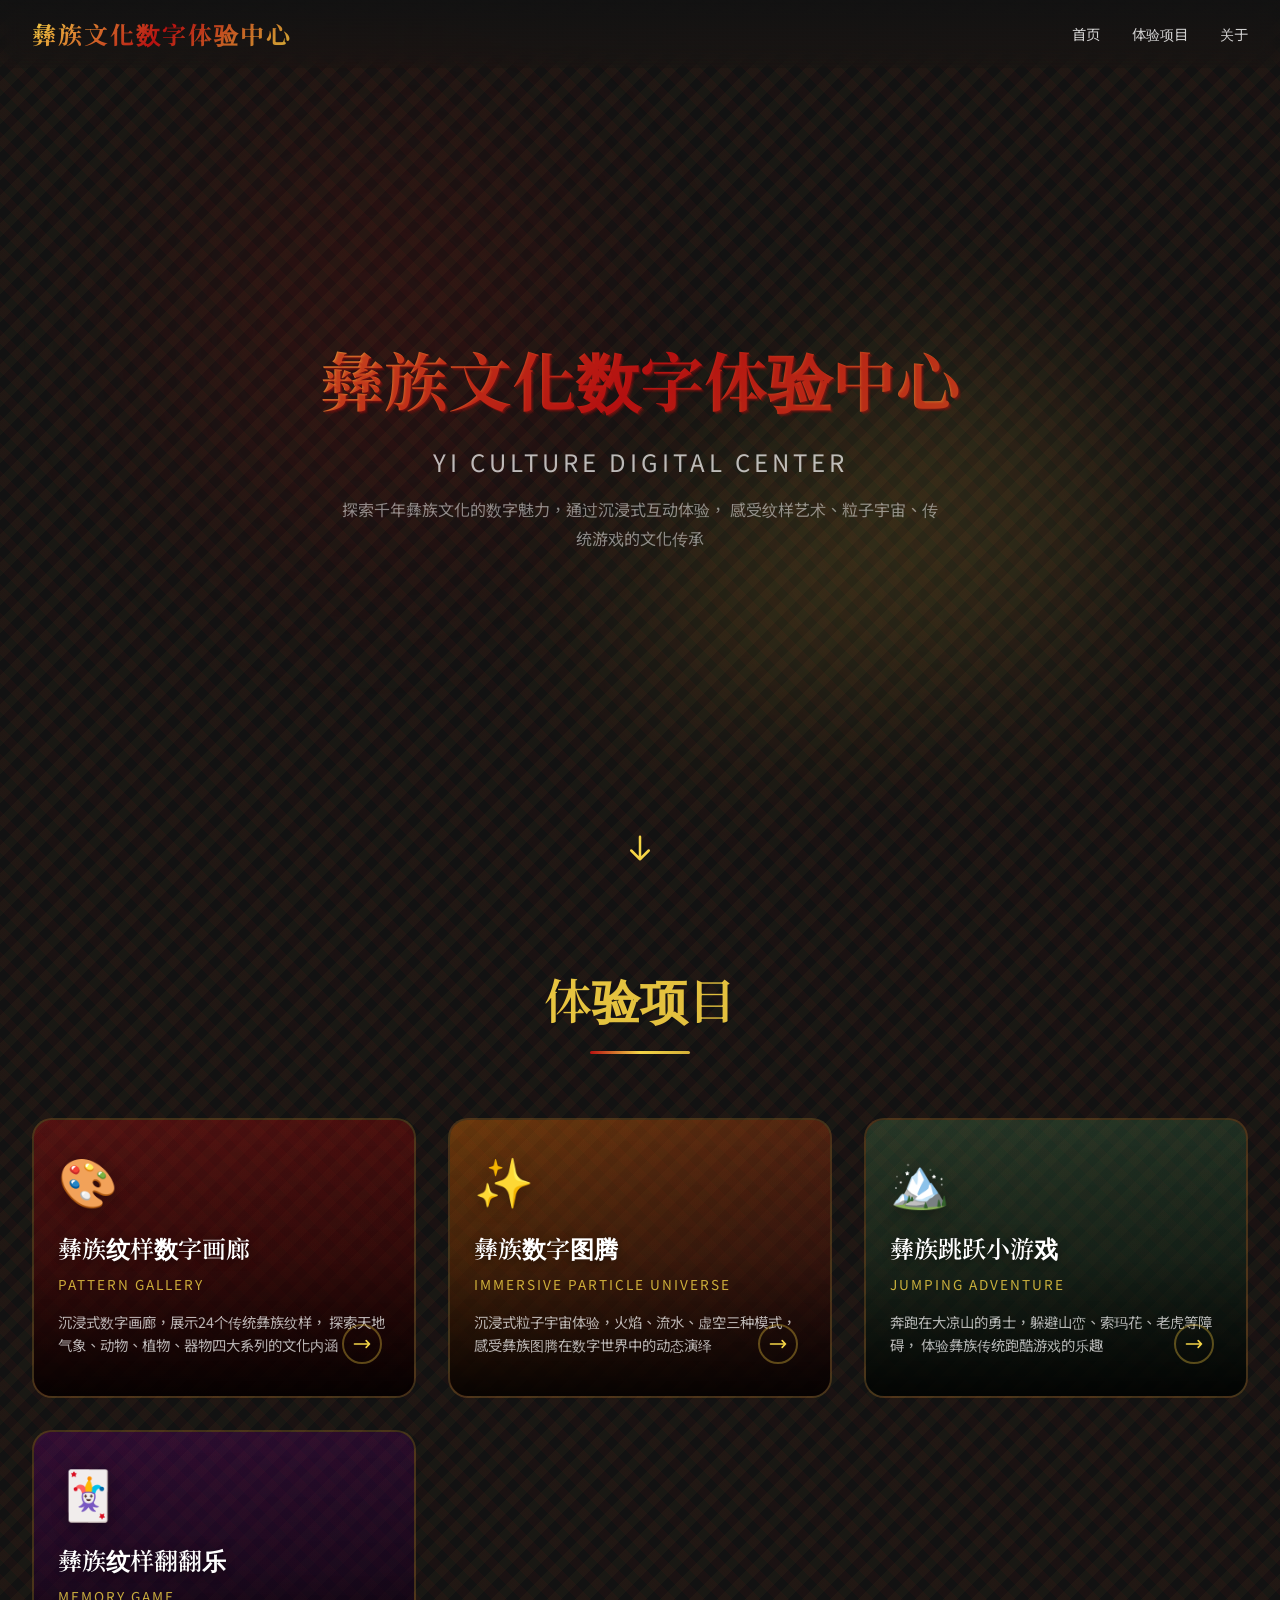
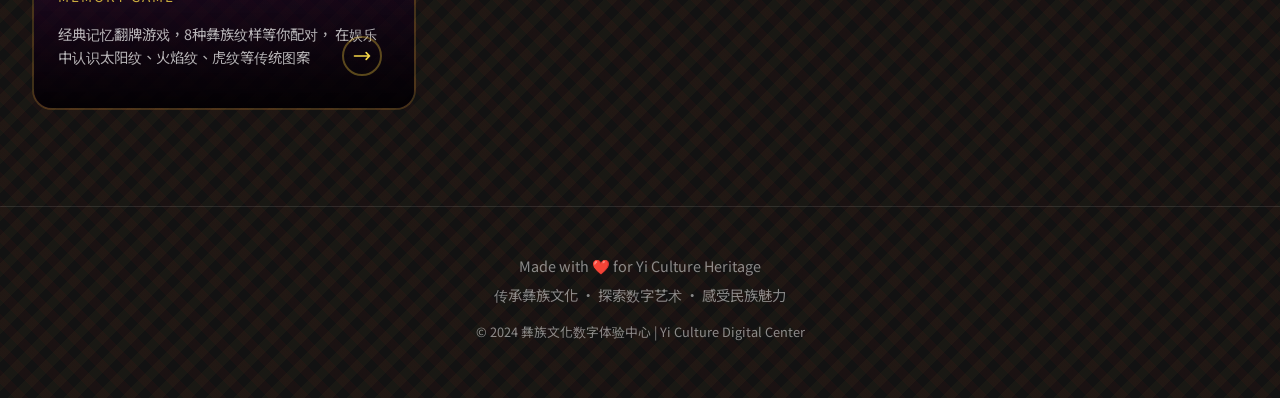
==== index.html @ 39a09139 "Initial commit: 彝族文化数字体验中心" ====
<!DOCTYPE html>
<html lang="zh-CN">
<head>
    <meta charset="UTF-8">
    <meta name="viewport" content="width=device-width, initial-scale=1.0">
    <title>彝族文化数字体验中心 | Yi Culture Digital Center</title>
    <link rel="preconnect" href="https://fonts.googleapis.com">
    <link rel="preconnect" href="https://fonts.gstatic.com" crossorigin>
    <link href="https://fonts.googleapis.com/css2?family=Noto+Sans+TC:wght@300;400;500;700&family=Noto+Serif+TC:wght@400;500;600;700&display=swap" rel="stylesheet">
    <style>
        * {
            margin: 0;
            padding: 0;
            box-sizing: border-box;
        }

        :root {
            --yi-red: #B51111;
            --yi-yellow: #F5D547;
            --yi-black: #121212;
            --yi-gold: #D4AF37;
            --yi-dark-red: #8B0000;
        }

        body {
            font-family: 'Noto Sans TC', 'Microsoft YaHei', sans-serif;
            background-color: var(--yi-black);
            color: white;
            min-height: 100vh;
            overflow-x: hidden;
        }

        /* 彝族传统纹样背景 */
        .yi-pattern-bg {
            background-image:
                repeating-linear-gradient(45deg, transparent, transparent 10px, rgba(181, 17, 17, 0.05) 10px, rgba(181, 17, 17, 0.05) 20px),
                repeating-linear-gradient(-45deg, transparent, transparent 10px, rgba(245, 213, 71, 0.03) 10px, rgba(245, 213, 71, 0.03) 20px);
            min-height: 100vh;
        }

        /* 导航栏 */
        .navbar {
            position: fixed;
            top: 0;
            left: 0;
            right: 0;
            z-index: 1000;
            padding: 1rem 2rem;
            background: linear-gradient(to bottom, rgba(18, 18, 18, 0.95), transparent);
            backdrop-filter: blur(10px);
        }

        .nav-content {
            max-width: 1400px;
            margin: 0 auto;
            display: flex;
            justify-content: space-between;
            align-items: center;
        }

        .logo {
            font-family: 'Noto Serif TC', serif;
            font-size: 1.5rem;
            font-weight: 700;
            background: linear-gradient(135deg, var(--yi-yellow), var(--yi-red), var(--yi-gold));
            -webkit-background-clip: text;
            -webkit-text-fill-color: transparent;
            background-clip: text;
            letter-spacing: 2px;
        }

        .nav-links {
            display: flex;
            gap: 2rem;
        }

        .nav-link {
            color: rgba(255, 255, 255, 0.8);
            text-decoration: none;
            font-size: 0.9rem;
            transition: color 0.3s;
            position: relative;
        }

        .nav-link:hover {
            color: var(--yi-yellow);
        }

        .nav-link::after {
            content: '';
            position: absolute;
            bottom: -4px;
            left: 0;
            width: 0;
            height: 2px;
            background: var(--yi-yellow);
            transition: width 0.3s;
        }

        .nav-link:hover::after {
            width: 100%;
        }

        /* Hero 区域 */
        .hero {
            min-height: 100vh;
            display: flex;
            flex-direction: column;
            align-items: center;
            justify-content: center;
            padding: 6rem 2rem 4rem;
            position: relative;
            overflow: hidden;
        }

        /* 背景装饰动画 */
        .bg-decoration {
            position: absolute;
            inset: 0;
            overflow: hidden;
            pointer-events: none;
        }

        .bg-circle {
            position: absolute;
            border-radius: 50%;
            filter: blur(80px);
            opacity: 0.15;
        }

        .bg-circle-1 {
            width: 500px;
            height: 500px;
            background: radial-gradient(circle, var(--yi-red), transparent);
            top: 10%;
            left: 10%;
            animation: float1 20s ease-in-out infinite;
        }

        .bg-circle-2 {
            width: 400px;
            height: 400px;
            background: radial-gradient(circle, var(--yi-yellow), transparent);
            bottom: 20%;
            right: 10%;
            animation: float2 25s ease-in-out infinite;
        }

        .bg-circle-3 {
            width: 300px;
            height: 300px;
            background: radial-gradient(circle, var(--yi-gold), transparent);
            top: 50%;
            right: 30%;
            animation: float3 18s ease-in-out infinite;
        }

        @keyframes float1 {
            0%, 100% { transform: translate(0, 0) scale(1); }
            50% { transform: translate(50px, 30px) scale(1.1); }
        }

        @keyframes float2 {
            0%, 100% { transform: translate(0, 0) scale(1); }
            50% { transform: translate(-30px, -50px) scale(1.15); }
        }

        @keyframes float3 {
            0%, 100% { transform: translate(0, 0) scale(1); }
            50% { transform: translate(40px, -30px) scale(1.05); }
        }

        /* 标题样式 */
        .hero-content {
            text-align: center;
            z-index: 10;
            width: 100%;
            max-width: 1200px;
        }

        .hero-title {
            font-family: 'Noto Serif TC', serif;
            font-size: clamp(2rem, 6vw, 4rem);
            font-weight: 700;
            margin-bottom: 1rem;
            background: linear-gradient(135deg, var(--yi-yellow) 0%, var(--yi-red) 50%, var(--yi-gold) 100%);
            -webkit-background-clip: text;
            -webkit-text-fill-color: transparent;
            background-clip: text;
            text-shadow: 
                1px 1px 0 rgba(181, 17, 17, 0.3),
                2px 2px 0 rgba(181, 17, 17, 0.2),
                3px 3px 0 rgba(181, 17, 17, 0.1);
            animation: fadeInDown 1s ease-out;
            white-space: nowrap;
        }

        .hero-subtitle {
            font-size: clamp(1rem, 2.5vw, 1.5rem);
            color: rgba(255, 255, 255, 0.7);
            margin-bottom: 1rem;
            letter-spacing: 4px;
            animation: fadeInUp 1s ease-out 0.3s both;
        }

        .hero-intro {
            font-size: 1rem;
            color: rgba(255, 255, 255, 0.5);
            max-width: 600px;
            margin: 0 auto 3rem;
            line-height: 1.8;
            animation: fadeInUp 1s ease-out 0.5s both;
        }

        @keyframes fadeInDown {
            from {
                opacity: 0;
                transform: translateY(-30px);
            }
            to {
                opacity: 1;
                transform: translateY(0);
            }
        }

        @keyframes fadeInUp {
            from {
                opacity: 0;
                transform: translateY(30px);
            }
            to {
                opacity: 1;
                transform: translateY(0);
            }
        }

        /* 向下滚动提示 */
        .scroll-hint {
            position: absolute;
            bottom: 2rem;
            left: 50%;
            transform: translateX(-50%);
            animation: bounce 2s infinite;
        }

        .scroll-hint svg {
            width: 30px;
            height: 30px;
            color: var(--yi-yellow);
        }

        @keyframes bounce {
            0%, 20%, 50%, 80%, 100% { transform: translateX(-50%) translateY(0); }
            40% { transform: translateX(-50%) translateY(-10px); }
            60% { transform: translateX(-50%) translateY(-5px); }
        }

        /* 项目网格区域 */
        .projects-section {
            padding: 4rem 2rem 6rem;
            max-width: 1400px;
            margin: 0 auto;
        }

        .section-header {
            text-align: center;
            margin-bottom: 4rem;
        }

        .section-title {
            font-family: 'Noto Serif TC', serif;
            font-size: clamp(2rem, 5vw, 3rem);
            font-weight: 600;
            background: linear-gradient(135deg, var(--yi-yellow), var(--yi-gold));
            -webkit-background-clip: text;
            -webkit-text-fill-color: transparent;
            background-clip: text;
            margin-bottom: 1rem;
        }

        .section-line {
            width: 100px;
            height: 3px;
            background: linear-gradient(90deg, var(--yi-red), var(--yi-yellow), var(--yi-gold));
            margin: 0 auto;
            border-radius: 2px;
        }

        /* 项目卡片网格 */
        .projects-grid {
            display: grid;
            grid-template-columns: repeat(auto-fit, minmax(300px, 1fr));
            gap: 2rem;
        }

        /* 项目卡片 */
        .project-card {
            position: relative;
            background: linear-gradient(135deg, rgba(181, 17, 17, 0.1), rgba(139, 0, 0, 0.05));
            border: 2px solid rgba(212, 175, 55, 0.2);
            border-radius: 20px;
            overflow: hidden;
            cursor: pointer;
            transition: all 0.4s cubic-bezier(0.4, 0, 0.2, 1);
            text-decoration: none;
            display: block;
            min-height: 280px;
        }

        .project-card:hover {
            transform: translateY(-10px) scale(1.02);
            border-color: rgba(212, 175, 55, 0.6);
            box-shadow: 
                0 20px 40px rgba(181, 17, 17, 0.3),
                0 0 60px rgba(245, 213, 71, 0.1);
        }

        .card-bg {
            position: absolute;
            inset: 0;
            opacity: 0.3;
            transition: opacity 0.4s;
        }

        .project-card:hover .card-bg {
            opacity: 0.5;
        }

        /* 各卡片背景色 */
        .card-1 .card-bg {
            background: linear-gradient(135deg, #B51111 0%, #8B0000 100%);
        }
        .card-2 .card-bg {
            background: linear-gradient(135deg, #FF8C00 0%, #8B1A1A 100%);
        }
        .card-3 .card-bg {
            background: linear-gradient(135deg, #2E8B57 0%, #1a5f3f 100%);
        }
        .card-4 .card-bg {
            background: linear-gradient(135deg, #4A0080 0%, #2d0050 100%);
        }

        .card-content {
            position: relative;
            z-index: 10;
            height: 100%;
            padding: 1.5rem;
            display: flex;
            flex-direction: column;
            justify-content: space-between;
            background: linear-gradient(to top, rgba(0,0,0,0.9) 0%, rgba(0,0,0,0.3) 50%, transparent 100%);
        }

        .card-icon {
            font-size: 3rem;
            margin-bottom: 1rem;
            filter: drop-shadow(0 4px 8px rgba(0,0,0,0.3));
        }

        .card-title {
            font-family: 'Noto Serif TC', serif;
            font-size: 1.5rem;
            font-weight: 600;
            color: white;
            margin-bottom: 0.5rem;
            text-shadow: 0 2px 8px rgba(0,0,0,0.5);
        }

        .card-subtitle {
            font-size: 0.85rem;
            color: var(--yi-yellow);
            letter-spacing: 2px;
            opacity: 0.8;
            margin-bottom: 1rem;
        }

        .card-desc {
            font-size: 0.9rem;
            color: rgba(255, 255, 255, 0.7);
            line-height: 1.6;
            overflow: hidden;
            display: -webkit-box;
            -webkit-line-clamp: 3;
            -webkit-box-orient: vertical;
        }

        .card-arrow {
            position: absolute;
            bottom: 2rem;
            right: 2rem;
            width: 40px;
            height: 40px;
            border: 2px solid rgba(212, 175, 55, 0.4);
            border-radius: 50%;
            display: flex;
            align-items: center;
            justify-content: center;
            transition: all 0.3s;
        }

        .project-card:hover .card-arrow {
            background: var(--yi-yellow);
            border-color: var(--yi-yellow);
            transform: translateX(5px);
        }

        .card-arrow svg {
            width: 20px;
            height: 20px;
            color: var(--yi-yellow);
            transition: color 0.3s;
        }

        .project-card:hover .card-arrow svg {
            color: var(--yi-black);
        }

        /* 发光边框效果 */
        .project-card::before {
            content: '';
            position: absolute;
            inset: -2px;
            background: linear-gradient(135deg, var(--yi-yellow), var(--yi-red), var(--yi-gold));
            border-radius: 22px;
            opacity: 0;
            z-index: -1;
            transition: opacity 0.4s;
            filter: blur(10px);
        }

        .project-card:hover::before {
            opacity: 0.5;
        }

        /* 页脚 */
        .footer {
            padding: 3rem 2rem;
            border-top: 1px solid rgba(255, 255, 255, 0.1);
            text-align: center;
        }

        .footer-content {
            max-width: 1400px;
            margin: 0 auto;
        }

        .footer-text {
            color: rgba(255, 255, 255, 0.5);
            font-size: 0.9rem;
            margin-bottom: 0.5rem;
        }

        .footer-heart {
            color: var(--yi-red);
        }

        /* 响应式 */
        @media (max-width: 768px) {
            .navbar {
                padding: 1rem;
            }

            .nav-content {
                flex-direction: row;
                justify-content: space-between;
            }

            .nav-links {
                display: flex;
                gap: 1rem;
            }

            .nav-links .nav-link {
                font-size: 0.8rem;
            }

            .hero {
                padding: 5rem 1.5rem 3rem;
            }

            .projects-section {
                padding: 3rem 1rem 4rem;
            }

            .projects-grid {
                grid-template-columns: 1fr;
                gap: 1.5rem;
            }

            .project-card {
                aspect-ratio: 16/10;
            }
        }

        /* 加载动画 */
        .project-card {
            opacity: 0;
            animation: cardFadeIn 0.6s ease-out forwards;
        }

        .project-card:nth-child(1) { animation-delay: 0.1s; }
        .project-card:nth-child(2) { animation-delay: 0.2s; }
        .project-card:nth-child(3) { animation-delay: 0.3s; }
        .project-card:nth-child(4) { animation-delay: 0.4s; }

        @keyframes cardFadeIn {
            from {
                opacity: 0;
                transform: translateY(30px);
            }
            to {
                opacity: 1;
                transform: translateY(0);
            }
        }
    </style>
</head>
<body>
    <div class="yi-pattern-bg">
        <!-- 导航栏 -->
        <nav class="navbar">
            <div class="nav-content">
                <div class="logo">彝族文化数字体验中心</div>
                <div class="nav-links">
                    <a href="#home" class="nav-link">首页</a>
                    <a href="#projects" class="nav-link">体验项目</a>
                    <a href="#about" class="nav-link">关于</a>
                </div>
            </div>
        </nav>

        <!-- Hero 区域 -->
        <section class="hero" id="home">
            <div class="bg-decoration">
                <div class="bg-circle bg-circle-1"></div>
                <div class="bg-circle bg-circle-2"></div>
                <div class="bg-circle bg-circle-3"></div>
            </div>

            <div class="hero-content">
                <h1 class="hero-title">彝族文化数字体验中心</h1>
                <p class="hero-subtitle">YI CULTURE DIGITAL CENTER</p>
                <p class="hero-intro">
                    探索千年彝族文化的数字魅力，通过沉浸式互动体验，
                    感受纹样艺术、粒子宇宙、传统游戏的文化传承
                </p>
            </div>

            <div class="scroll-hint">
                <svg xmlns="http://www.w3.org/2000/svg" fill="none" viewBox="0 0 24 24" stroke="currentColor">
                    <path stroke-linecap="round" stroke-linejoin="round" stroke-width="2" d="M19 14l-7 7m0 0l-7-7m7 7V3" />
                </svg>
            </div>
        </section>

        <!-- 项目展示区域 -->
        <section class="projects-section" id="projects">
            <div class="section-header">
                <h2 class="section-title">体验项目</h2>
                <div class="section-line"></div>
            </div>

            <div class="projects-grid">
                <!-- 项目1: 彝族纹样数字画廊 -->
                <a href="./yi-pattern-gallery/index.html" class="project-card card-1">
                    <div class="card-bg"></div>
                    <div class="card-content">
                        <div>
                            <div class="card-icon">🎨</div>
                            <h3 class="card-title">彝族纹样数字画廊</h3>
                            <p class="card-subtitle">PATTERN GALLERY</p>
                            <p class="card-desc">
                                沉浸式数字画廊，展示24个传统彝族纹样，
                                探索天地气象、动物、植物、器物四大系列的文化内涵
                            </p>
                        </div>
                        <div class="card-arrow">
                            <svg xmlns="http://www.w3.org/2000/svg" fill="none" viewBox="0 0 24 24" stroke="currentColor">
                                <path stroke-linecap="round" stroke-linejoin="round" stroke-width="2" d="M17 8l4 4m0 0l-4 4m4-4H3" />
                            </svg>
                        </div>
                    </div>
                </a>

                <!-- 项目2: 彝族数字图腾 - 沉浸式粒子宇宙 -->
                <a href="./wenxiuyuzhou.html" class="project-card card-2">
                    <div class="card-bg"></div>
                    <div class="card-content">
                        <div>
                            <div class="card-icon">✨</div>
                            <h3 class="card-title">彝族数字图腾</h3>
                            <p class="card-subtitle">IMMERSIVE PARTICLE UNIVERSE</p>
                            <p class="card-desc">
                                沉浸式粒子宇宙体验，火焰、流水、虚空三种模式，
                                感受彝族图腾在数字世界中的动态演绎
                            </p>
                        </div>
                        <div class="card-arrow">
                            <svg xmlns="http://www.w3.org/2000/svg" fill="none" viewBox="0 0 24 24" stroke="currentColor">
                                <path stroke-linecap="round" stroke-linejoin="round" stroke-width="2" d="M17 8l4 4m0 0l-4 4m4-4H3" />
                            </svg>
                        </div>
                    </div>
                </a>

                <!-- 项目3: 彝族跳跃小游戏 -->
                <a href="./jump_game/index.html" class="project-card card-3">
                    <div class="card-bg"></div>
                    <div class="card-content">
                        <div>
                            <div class="card-icon">🏔️</div>
                            <h3 class="card-title">彝族跳跃小游戏</h3>
                            <p class="card-subtitle">JUMPING ADVENTURE</p>
                            <p class="card-desc">
                                奔跑在大凉山的勇士，躲避山峦、索玛花、老虎等障碍，
                                体验彝族传统跑酷游戏的乐趣
                            </p>
                        </div>
                        <div class="card-arrow">
                            <svg xmlns="http://www.w3.org/2000/svg" fill="none" viewBox="0 0 24 24" stroke="currentColor">
                                <path stroke-linecap="round" stroke-linejoin="round" stroke-width="2" d="M17 8l4 4m0 0l-4 4m4-4H3" />
                            </svg>
                        </div>
                    </div>
                </a>

                <!-- 项目4: 彝族纹样翻翻乐 -->
                <a href="./yi-pattern-memory-game/game.html" class="project-card card-4">
                    <div class="card-bg"></div>
                    <div class="card-content">
                        <div>
                            <div class="card-icon">🃏</div>
                            <h3 class="card-title">彝族纹样翻翻乐</h3>
                            <p class="card-subtitle">MEMORY GAME</p>
                            <p class="card-desc">
                                经典记忆翻牌游戏，8种彝族纹样等你配对，
                                在娱乐中认识太阳纹、火焰纹、虎纹等传统图案
                            </p>
                        </div>
                        <div class="card-arrow">
                            <svg xmlns="http://www.w3.org/2000/svg" fill="none" viewBox="0 0 24 24" stroke="currentColor">
                                <path stroke-linecap="round" stroke-linejoin="round" stroke-width="2" d="M17 8l4 4m0 0l-4 4m4-4H3" />
                            </svg>
                        </div>
                    </div>
                </a>
            </div>
        </section>

        <!-- 页脚 -->
        <footer class="footer" id="about">
            <div class="footer-content">
                <p class="footer-text">
                    Made with <span class="footer-heart">❤️</span> for Yi Culture Heritage
                </p>
                <p class="footer-text">
                    传承彝族文化 · 探索数字艺术 · 感受民族魅力
                </p>
                <p class="footer-text" style="margin-top: 1rem; font-size: 0.8rem;">
                    © 2024 彝族文化数字体验中心 | Yi Culture Digital Center
                </p>
            </div>
        </footer>
    </div>

    <script>
        // 平滑滚动
        document.querySelectorAll('a[href^="#"]').forEach(anchor => {
            anchor.addEventListener('click', function (e) {
                e.preventDefault();
                const target = document.querySelector(this.getAttribute('href'));
                if (target) {
                    target.scrollIntoView({
                        behavior: 'smooth',
                        block: 'start'
                    });
                }
            });
        });

        // 导航栏滚动效果
        let lastScroll = 0;
        window.addEventListener('scroll', () => {
            const navbar = document.querySelector('.navbar');
            const currentScroll = window.pageYOffset;
            
            if (currentScroll > 100) {
                navbar.style.background = 'rgba(18, 18, 18, 0.95)';
            } else {
                navbar.style.background = 'linear-gradient(to bottom, rgba(18, 18, 18, 0.95), transparent)';
            }
            
            lastScroll = currentScroll;
        });
    </script>
</body>
</html>
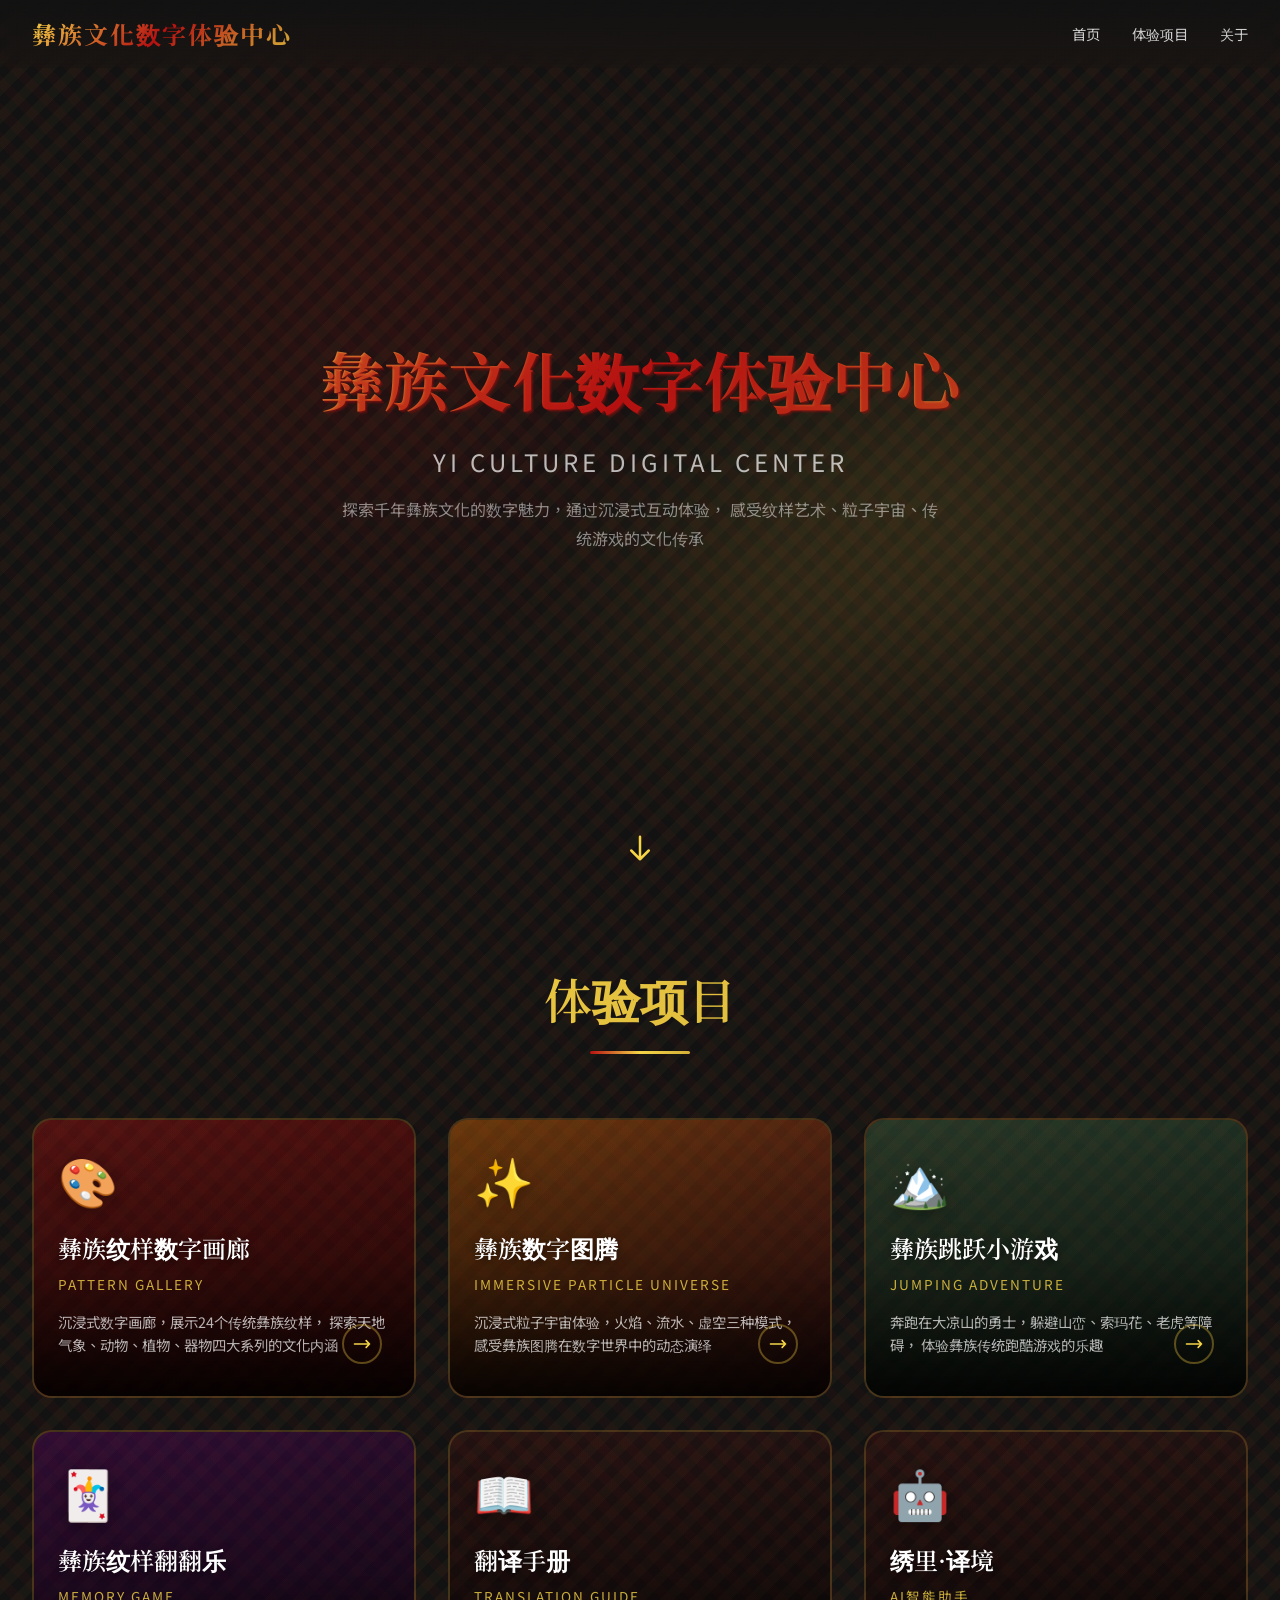
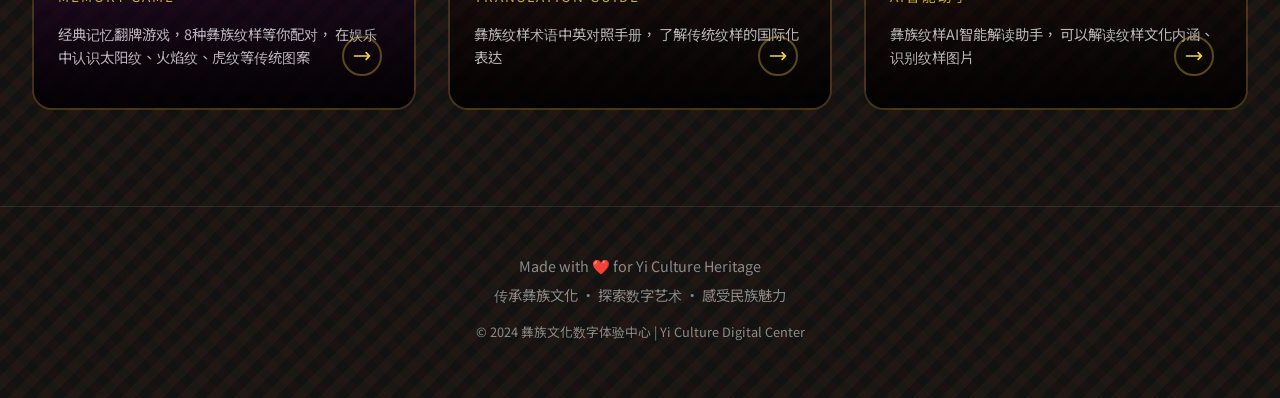
==== commit f9b69cfb: "新增翻译手册板块和绣里·译境AI智能体入口" ====
--- a/index.html
+++ b/index.html
@@ -502,6 +502,8 @@
         .project-card:nth-child(2) { animation-delay: 0.2s; }
         .project-card:nth-child(3) { animation-delay: 0.3s; }
         .project-card:nth-child(4) { animation-delay: 0.4s; }
+        .project-card:nth-child(5) { animation-delay: 0.5s; }
+        .project-card:nth-child(6) { animation-delay: 0.6s; }
 
         @keyframes cardFadeIn {
             from {
@@ -644,6 +646,48 @@
                         </div>
                     </div>
                 </a>
+
+                <!-- 项目5: 翻译手册 -->
+                <a href="./translation-guide/index.html" class="project-card card-5">
+                    <div class="card-bg"></div>
+                    <div class="card-content">
+                        <div>
+                            <div class="card-icon">📖</div>
+                            <h3 class="card-title">翻译手册</h3>
+                            <p class="card-subtitle">TRANSLATION GUIDE</p>
+                            <p class="card-desc">
+                                彝族纹样术语中英对照手册，
+                                了解传统纹样的国际化表达
+                            </p>
+                        </div>
+                        <div class="card-arrow">
+                            <svg xmlns="http://www.w3.org/2000/svg" fill="none" viewBox="0 0 24 24" stroke="currentColor">
+                                <path stroke-linecap="round" stroke-linejoin="round" stroke-width="2" d="M17 8l4 4m0 0l-4 4m4-4H3" />
+                            </svg>
+                        </div>
+                    </div>
+                </a>
+
+                <!-- 项目6: 绣里·译境智能体 -->
+                <a href="https://www.coze.cn/store/agent/7630063143280541696?bot_id=true" target="_blank" class="project-card card-6">
+                    <div class="card-bg"></div>
+                    <div class="card-content">
+                        <div>
+                            <div class="card-icon">🤖</div>
+                            <h3 class="card-title">绣里·译境</h3>
+                            <p class="card-subtitle">AI智能助手</p>
+                            <p class="card-desc">
+                                彝族纹样AI智能解读助手，
+                                可以解读纹样文化内涵、识别纹样图片
+                            </p>
+                        </div>
+                        <div class="card-arrow">
+                            <svg xmlns="http://www.w3.org/2000/svg" fill="none" viewBox="0 0 24 24" stroke="currentColor">
+                                <path stroke-linecap="round" stroke-linejoin="round" stroke-width="2" d="M17 8l4 4m0 0l-4 4m4-4H3" />
+                            </svg>
+                        </div>
+                    </div>
+                </a>
             </div>
         </section>
 
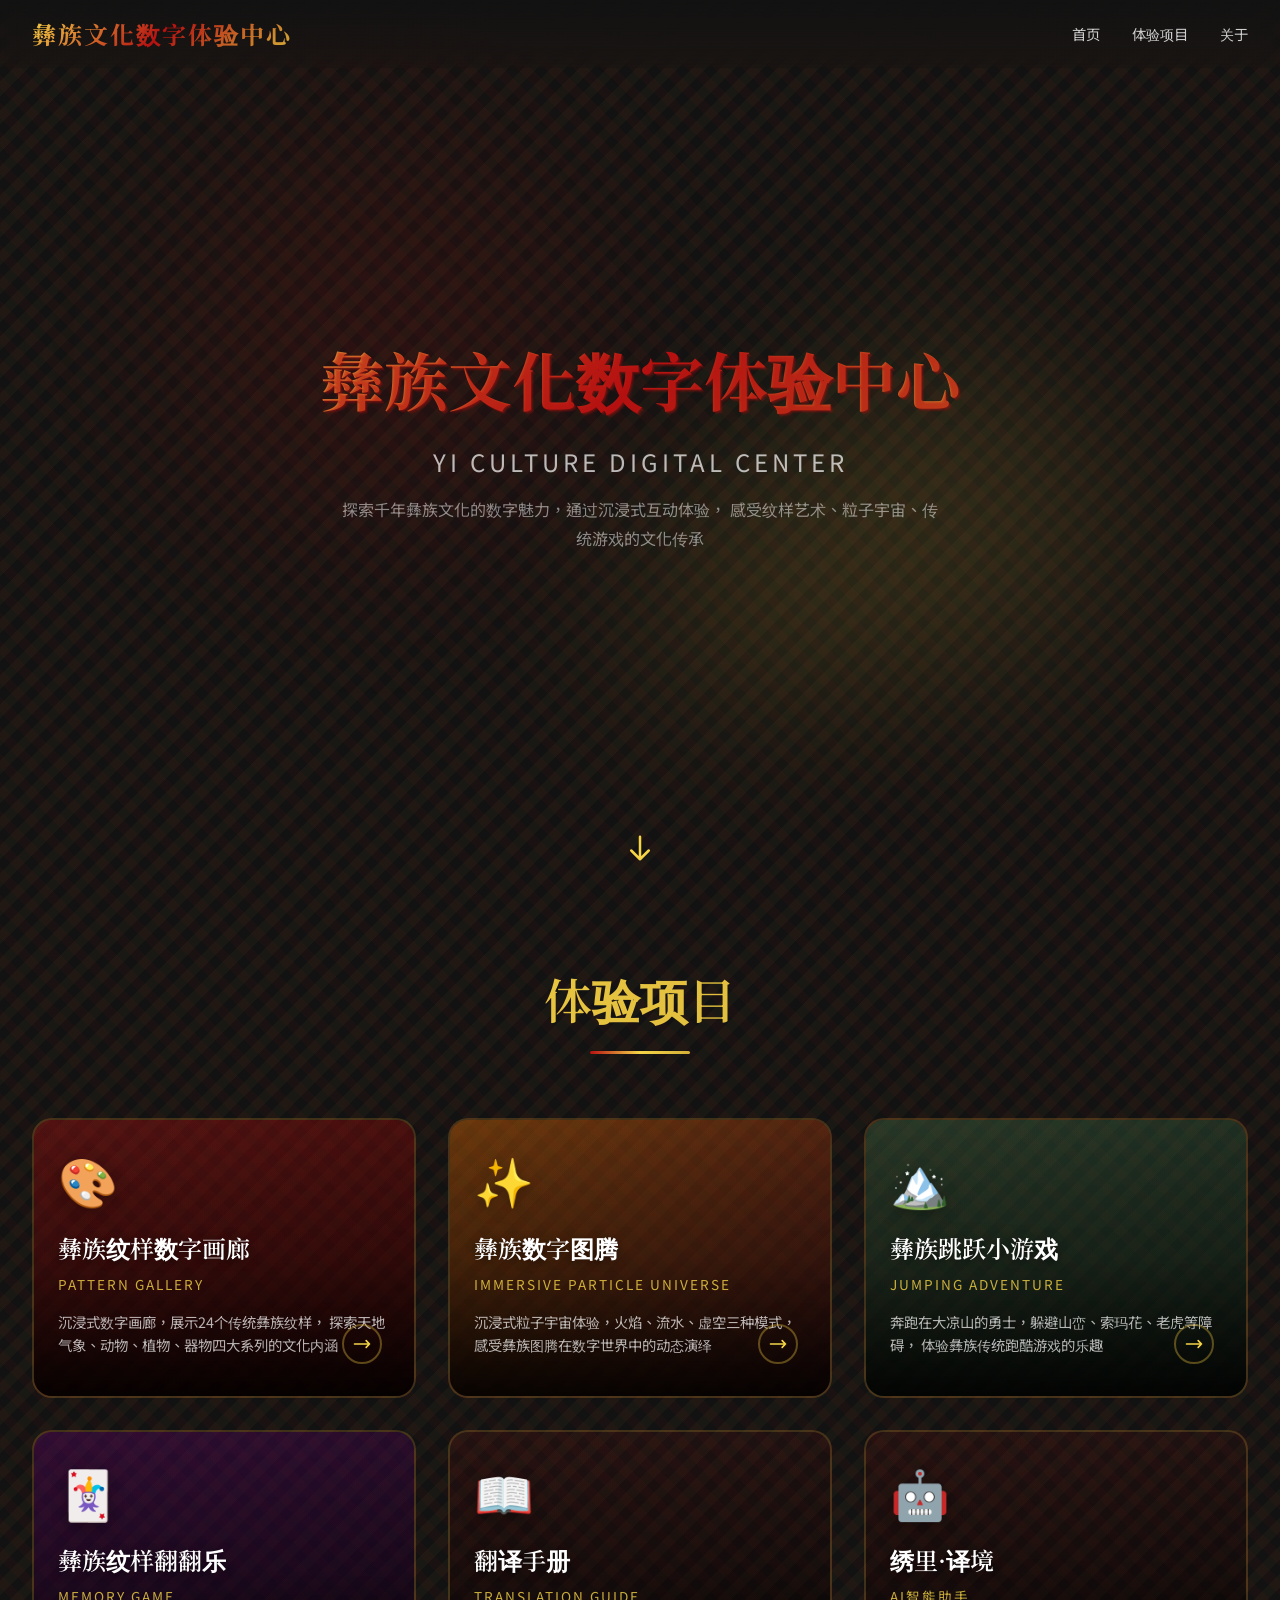
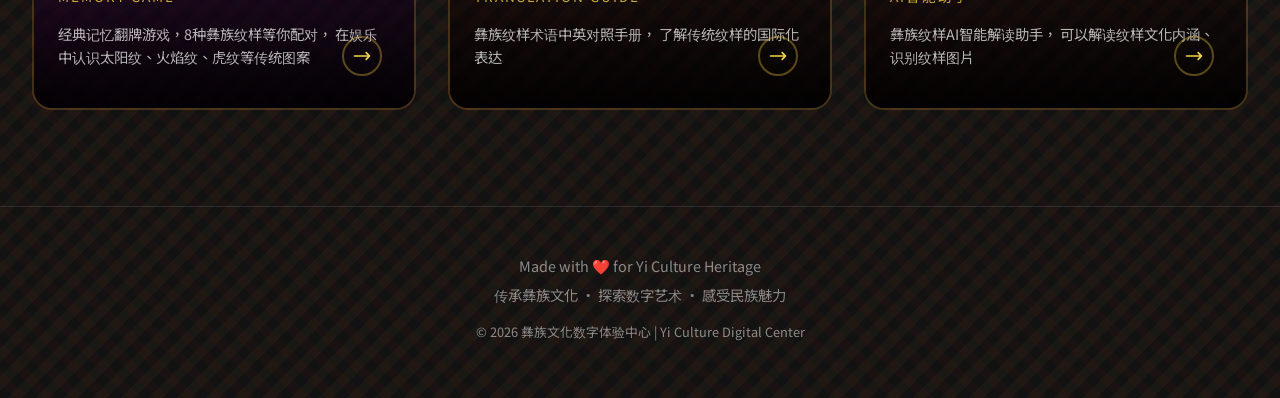
==== commit 9728fd6f: "Update footer copyright year Co-Authored-By: Aime <aime@bytedance.com> Change-Id: I7889127e1fe54df88" ====
--- a/index.html
+++ b/index.html
@@ -701,7 +701,7 @@
                     传承彝族文化 · 探索数字艺术 · 感受民族魅力
                 </p>
                 <p class="footer-text" style="margin-top: 1rem; font-size: 0.8rem;">
-                    © 2024 彝族文化数字体验中心 | Yi Culture Digital Center
+                    © 2026 彝族文化数字体验中心 | Yi Culture Digital Center
                 </p>
             </div>
         </footer>
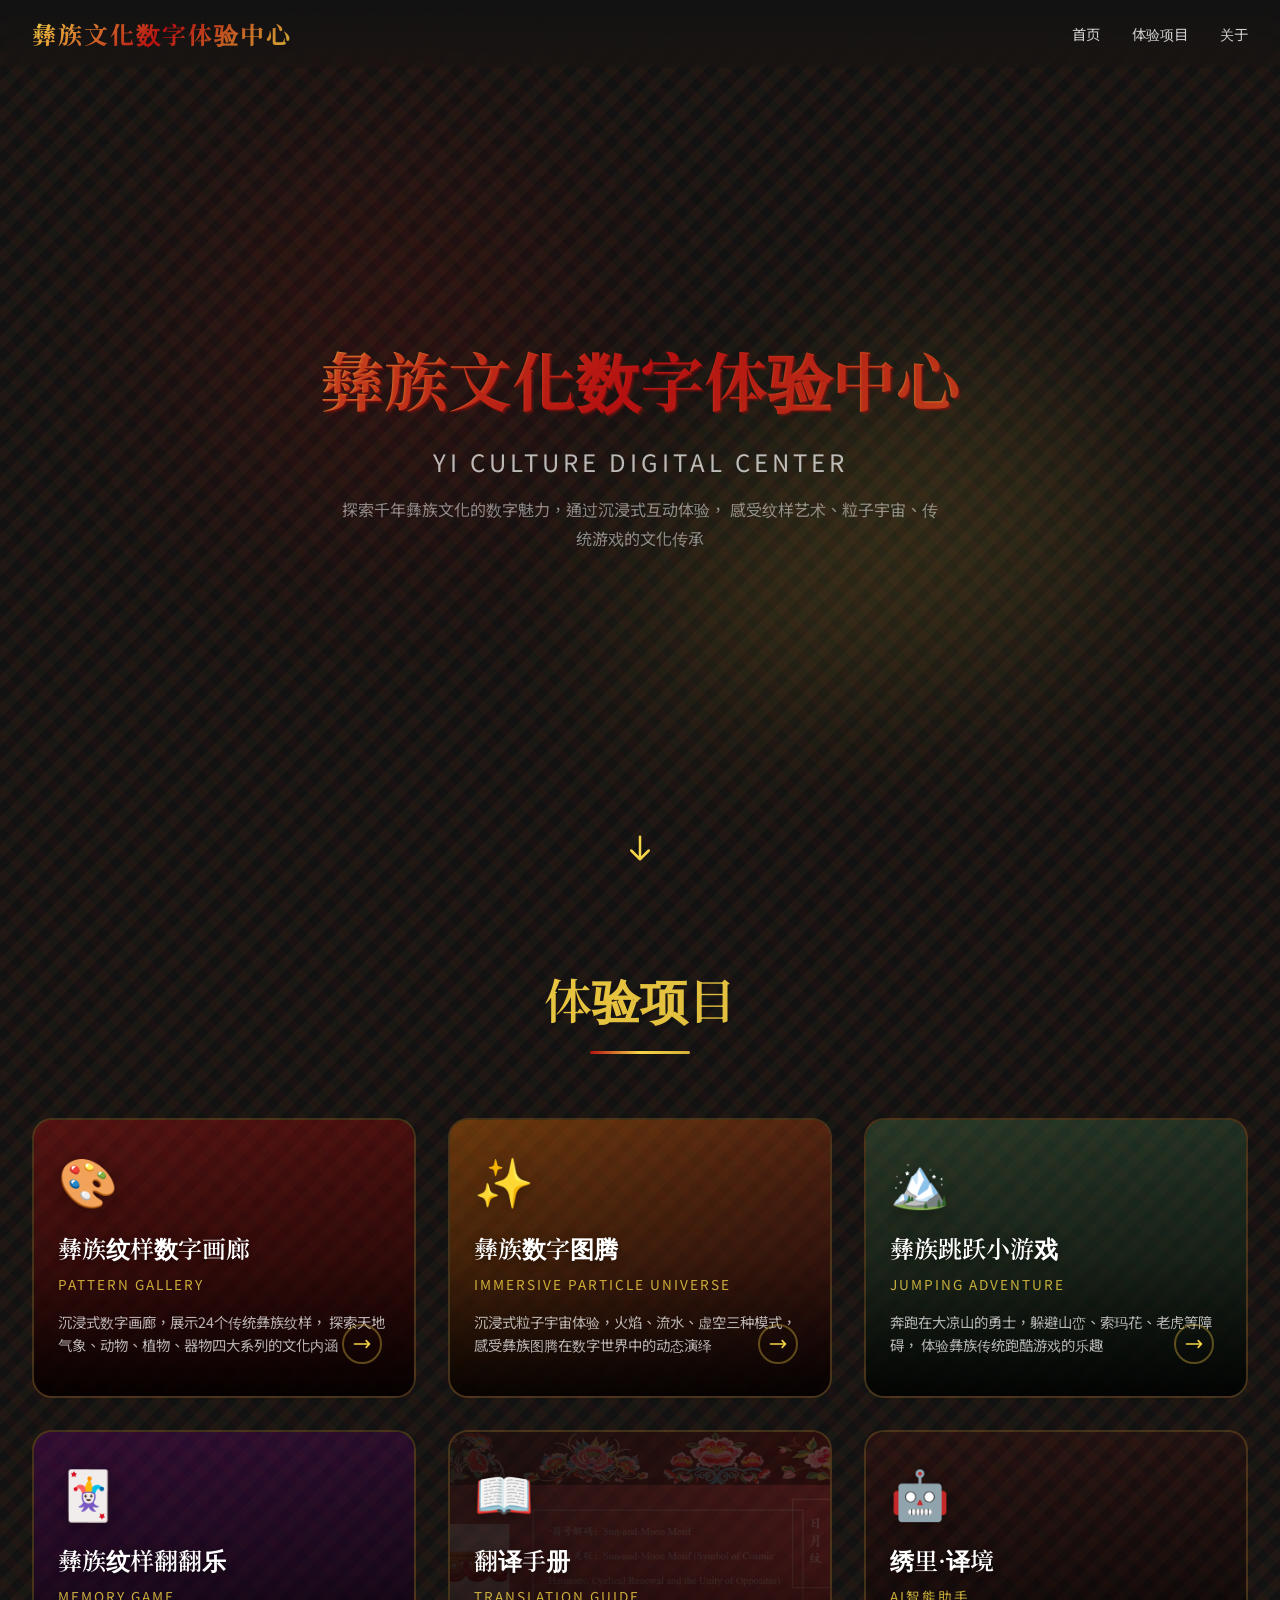
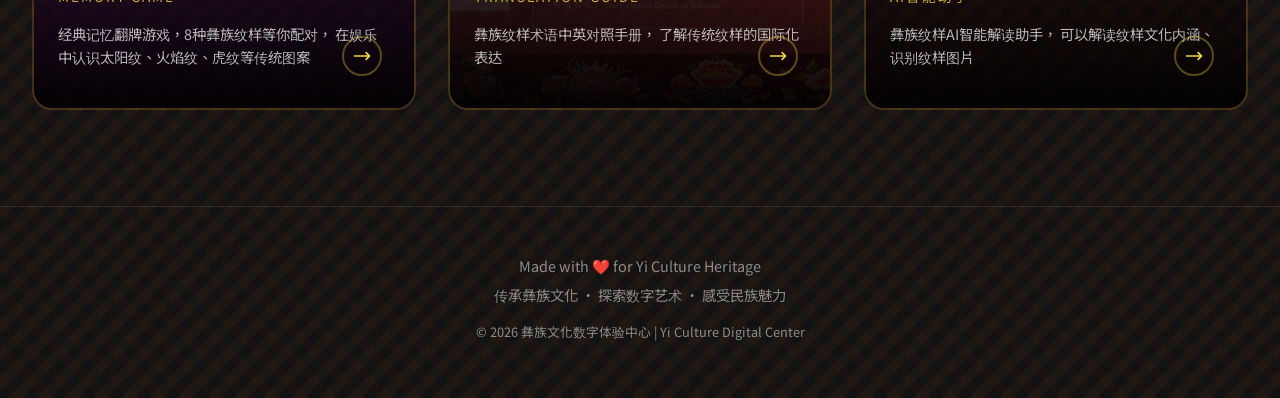
==== commit 973cf427: "Fix gallery hero text and guide card preview Co-Authored-By: Aime <aime@bytedance.com> Change-Id: I3" ====
--- a/index.html
+++ b/index.html
@@ -339,6 +339,15 @@
         .card-4 .card-bg {
             background: linear-gradient(135deg, #4A0080 0%, #2d0050 100%);
         }
+        .card-5 .card-bg {
+            background:
+                linear-gradient(135deg, rgba(18, 18, 18, 0.82), rgba(181, 17, 17, 0.45)),
+                url('./yi-pattern-gallery/translation-guide/page01.png') center / cover;
+            opacity: 0.45;
+        }
+        .card-5:hover .card-bg {
+            opacity: 0.65;
+        }
 
         .card-content {
             position: relative;
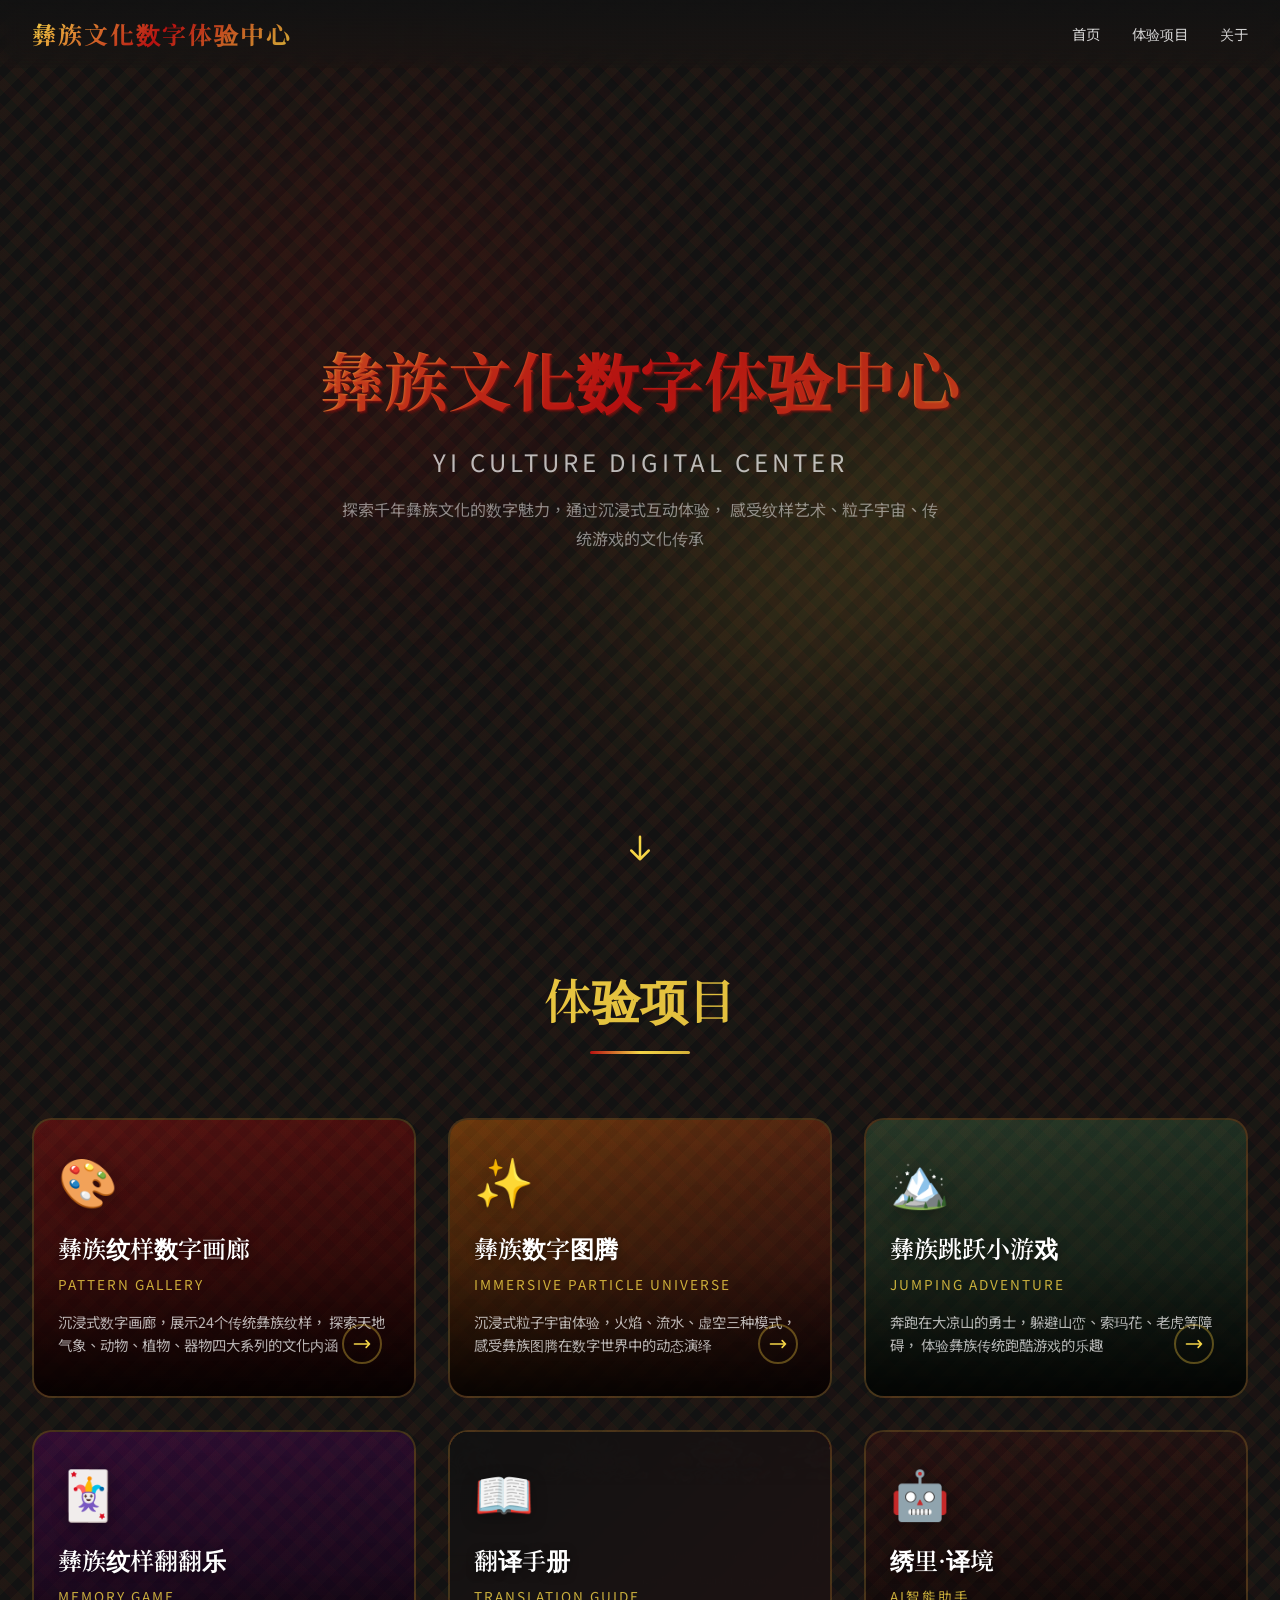
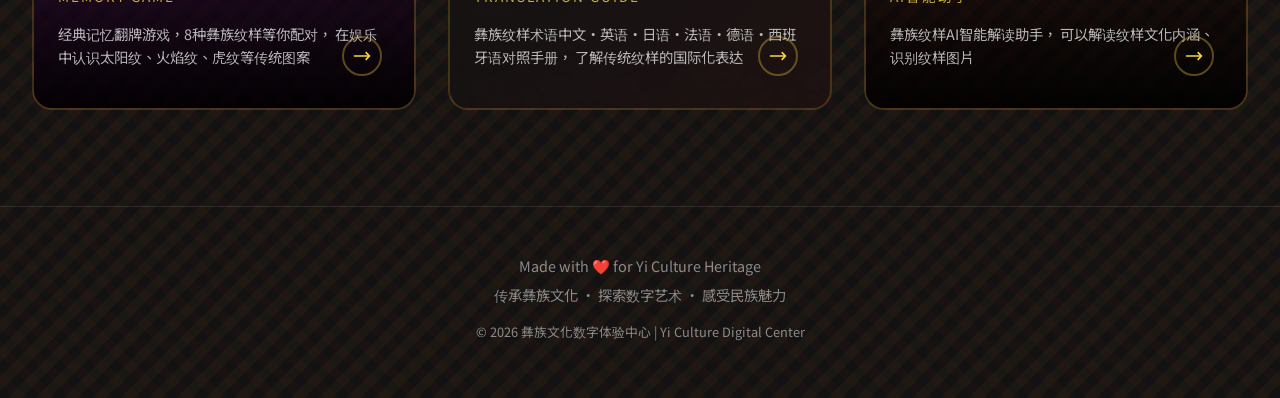
==== commit f898779f: "Update translation guide card copy and overlay Co-Authored-By: Aime <aime@bytedance.com> Change-Id: " ====
--- a/index.html
+++ b/index.html
@@ -341,12 +341,15 @@
         }
         .card-5 .card-bg {
             background:
-                linear-gradient(135deg, rgba(18, 18, 18, 0.82), rgba(181, 17, 17, 0.45)),
+                linear-gradient(135deg, rgba(18, 18, 18, 0.96), rgba(181, 17, 17, 0.9)),
                 url('./yi-pattern-gallery/translation-guide/page01.png') center / cover;
-            opacity: 0.45;
+            opacity: 1;
         }
         .card-5:hover .card-bg {
-            opacity: 0.65;
+            opacity: 1;
+        }
+        .card-5 .card-content {
+            background: rgba(18, 18, 18, 0.92);
         }
 
         .card-content {
@@ -665,7 +668,7 @@
                             <h3 class="card-title">翻译手册</h3>
                             <p class="card-subtitle">TRANSLATION GUIDE</p>
                             <p class="card-desc">
-                                彝族纹样术语中英对照手册，
+                                彝族纹样术语中文·英语·日语·法语·德语·西班牙语对照手册，
                                 了解传统纹样的国际化表达
                             </p>
                         </div>
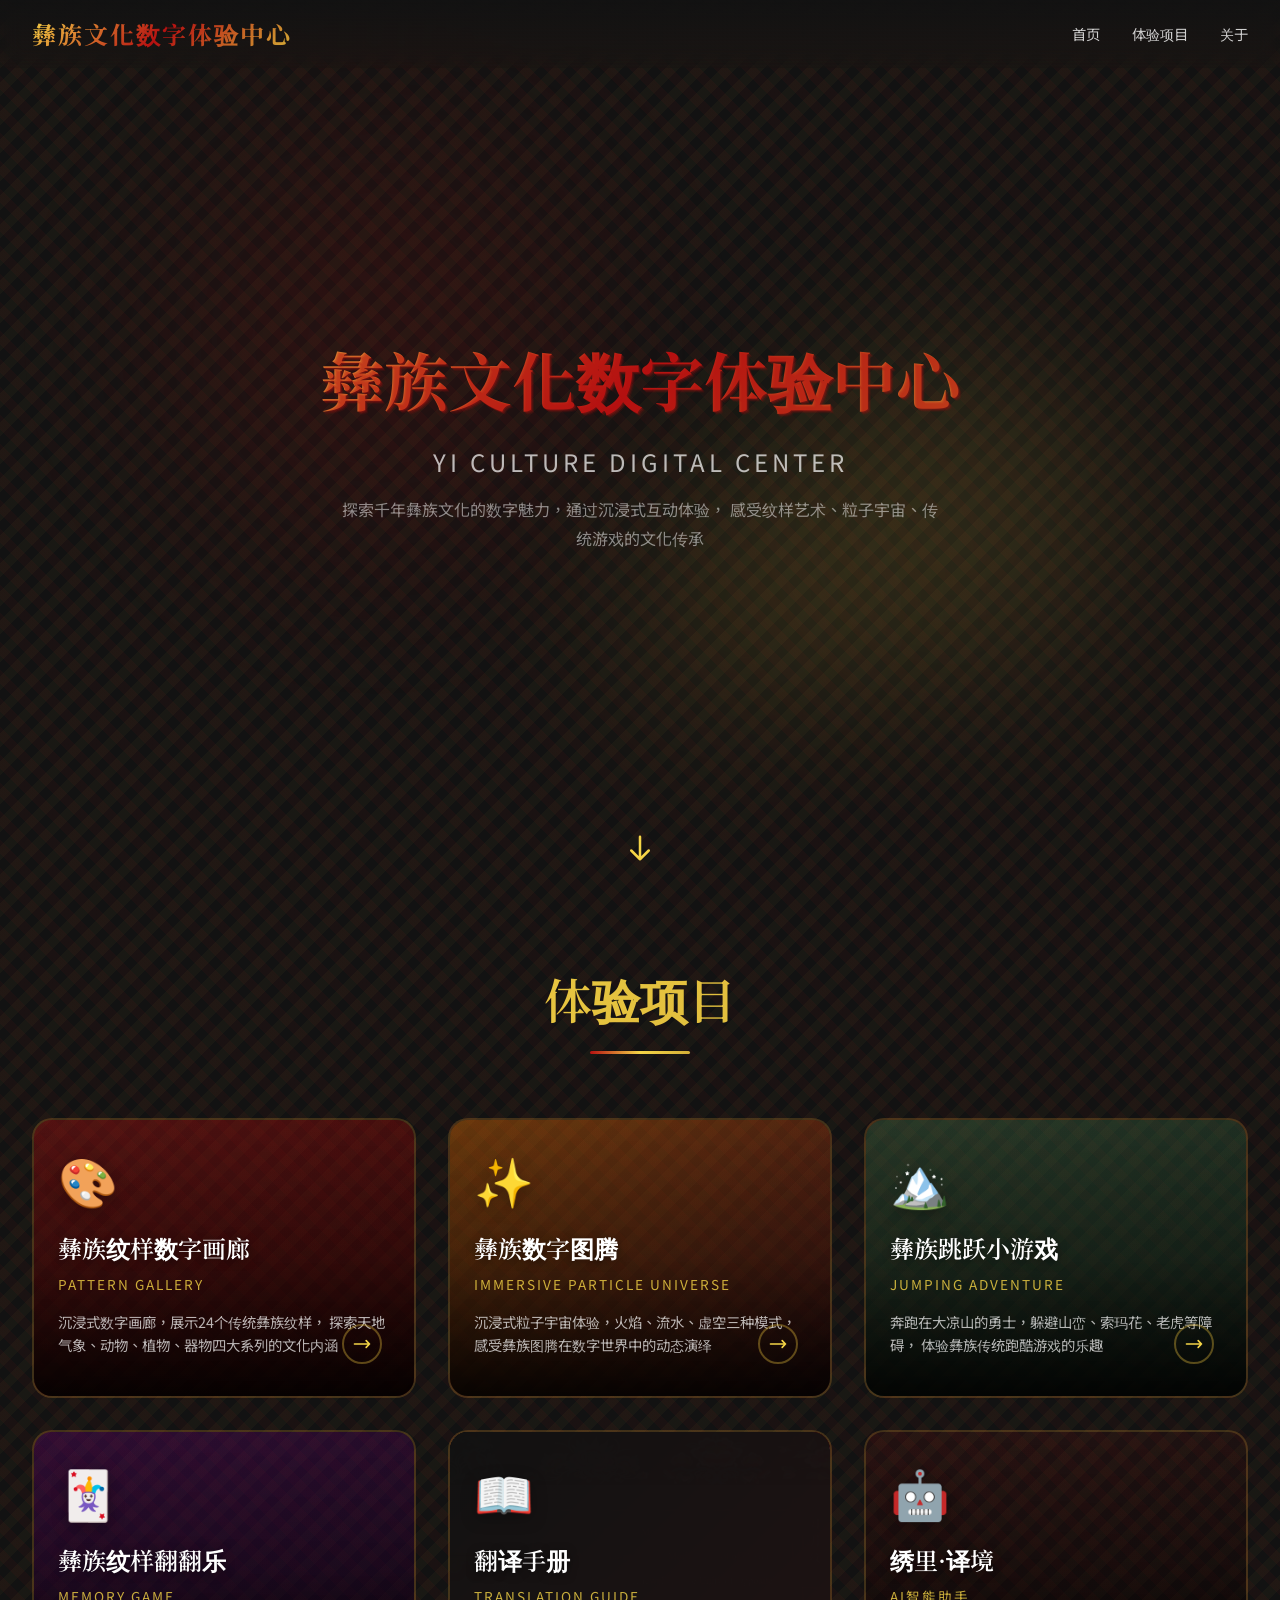
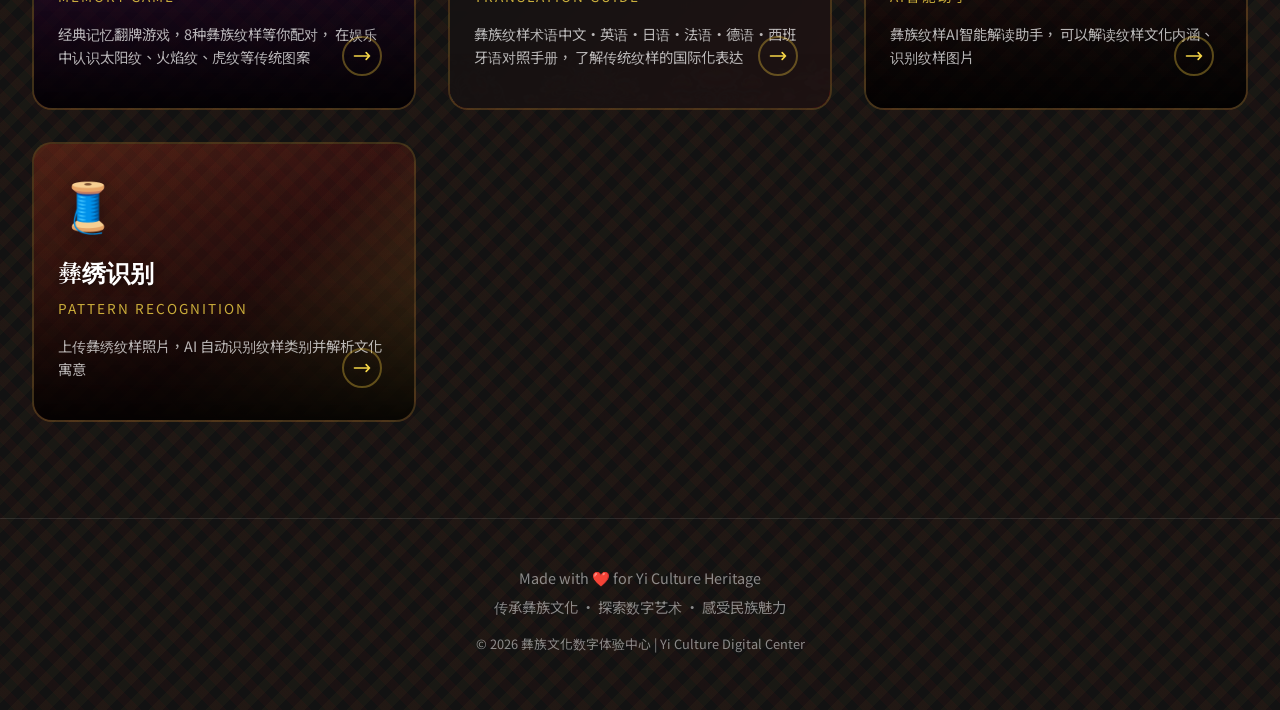
==== commit d8386cd0: "Add yi-pattern-recognition UI framework Co-Authored-By: Aime <aime@bytedance.com> Change-Id: Ie6ed9c" ====
--- a/index.html
+++ b/index.html
@@ -342,7 +342,7 @@
         .card-5 .card-bg {
             background:
                 linear-gradient(135deg, rgba(18, 18, 18, 0.96), rgba(181, 17, 17, 0.9)),
-                url('./yi-pattern-gallery/translation-guide/page01.png') center / cover;
+                url('./translation-guide/01.png') center / cover;
             opacity: 1;
         }
         .card-5:hover .card-bg {
@@ -350,6 +350,9 @@
         }
         .card-5 .card-content {
             background: rgba(18, 18, 18, 0.92);
+        }
+        .card-7 .card-bg {
+            background: linear-gradient(135deg, #a83f1c 0%, #5b120f 55%, #d4af37 100%);
         }
 
         .card-content {
@@ -516,6 +519,7 @@
         .project-card:nth-child(4) { animation-delay: 0.4s; }
         .project-card:nth-child(5) { animation-delay: 0.5s; }
         .project-card:nth-child(6) { animation-delay: 0.6s; }
+        .project-card:nth-child(7) { animation-delay: 0.7s; }
 
         @keyframes cardFadeIn {
             from {
@@ -700,6 +704,26 @@
                         </div>
                     </div>
                 </a>
+
+                <!-- 项目7: 彝绣识别 -->
+                <a href="./yi-pattern-recognition/index.html" class="project-card card-7">
+                    <div class="card-bg"></div>
+                    <div class="card-content">
+                        <div>
+                            <div class="card-icon">🧵</div>
+                            <h3 class="card-title">彝绣识别</h3>
+                            <p class="card-subtitle">PATTERN RECOGNITION</p>
+                            <p class="card-desc">
+                                上传彝绣纹样照片，AI 自动识别纹样类别并解析文化寓意
+                            </p>
+                        </div>
+                        <div class="card-arrow">
+                            <svg xmlns="http://www.w3.org/2000/svg" fill="none" viewBox="0 0 24 24" stroke="currentColor">
+                                <path stroke-linecap="round" stroke-linejoin="round" stroke-width="2" d="M17 8l4 4m0 0l-4 4m4-4H3" />
+                            </svg>
+                        </div>
+                    </div>
+                </a>
             </div>
         </section>
 
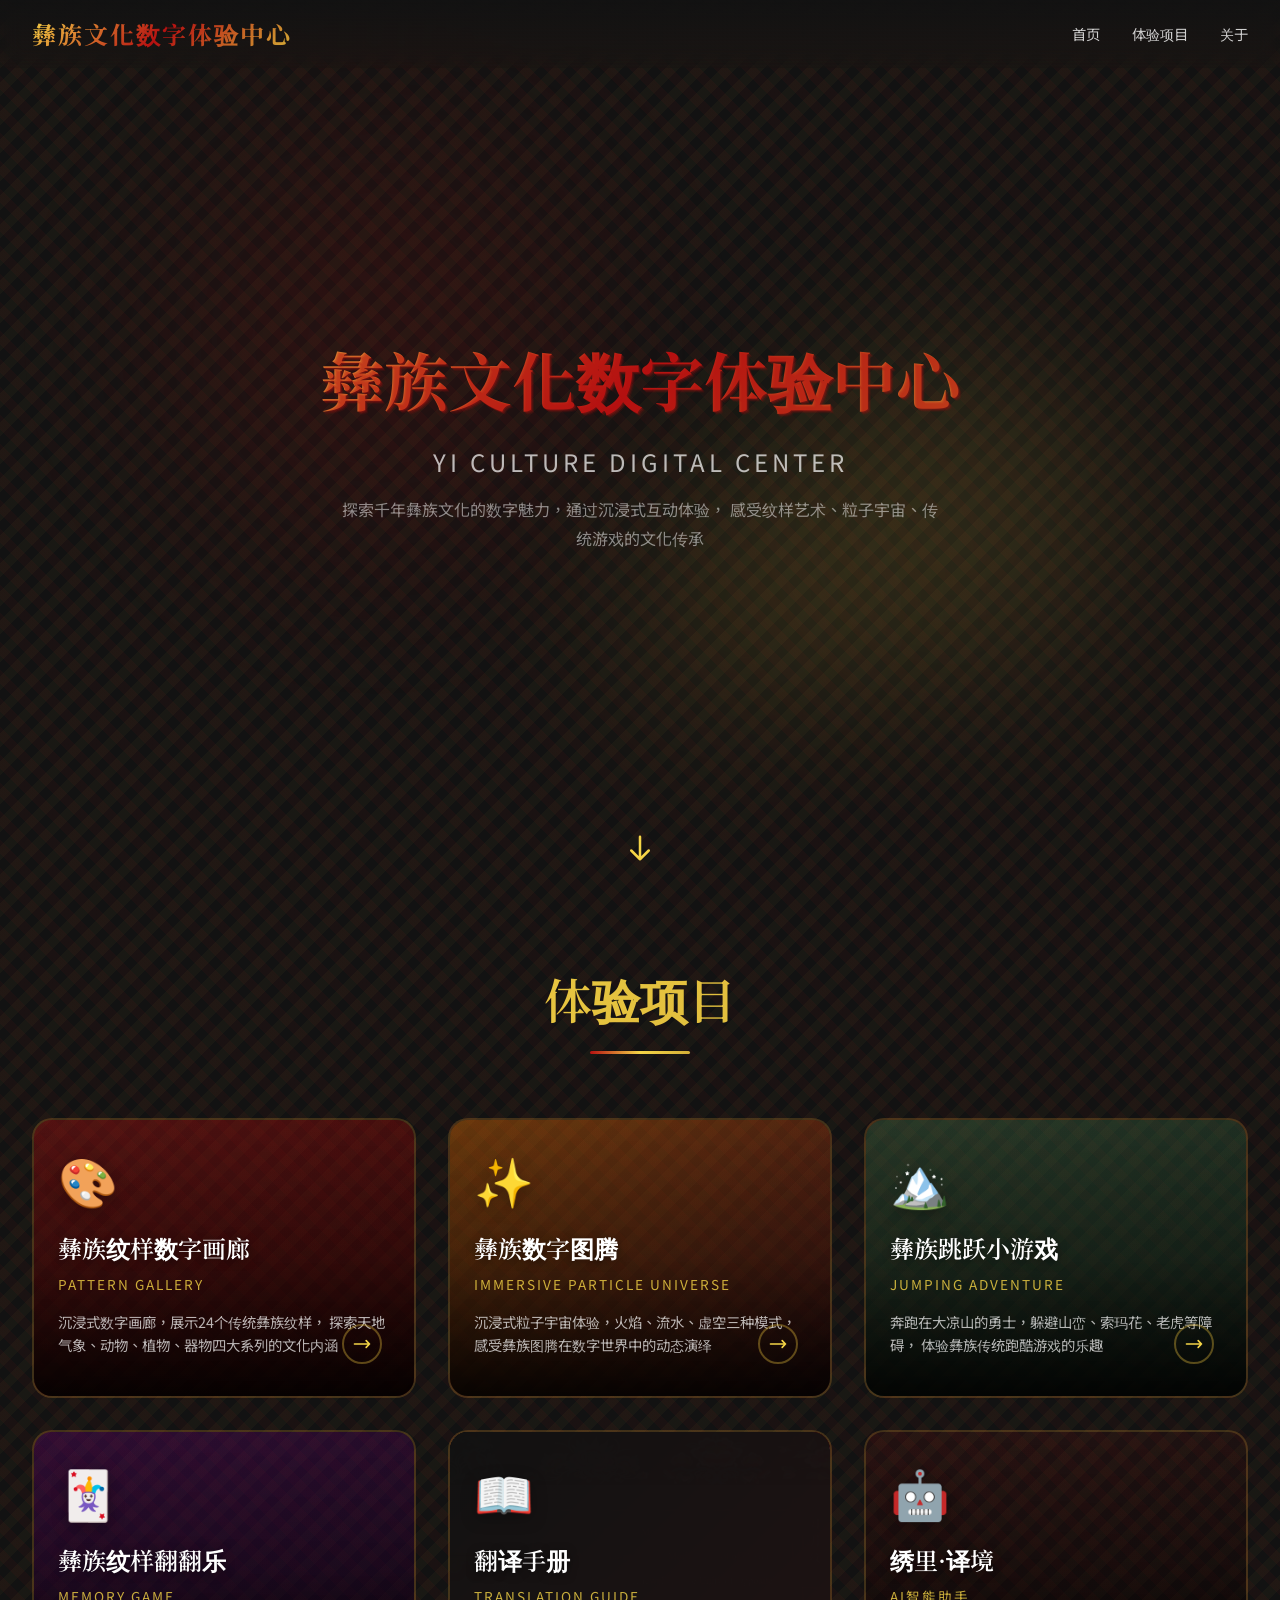
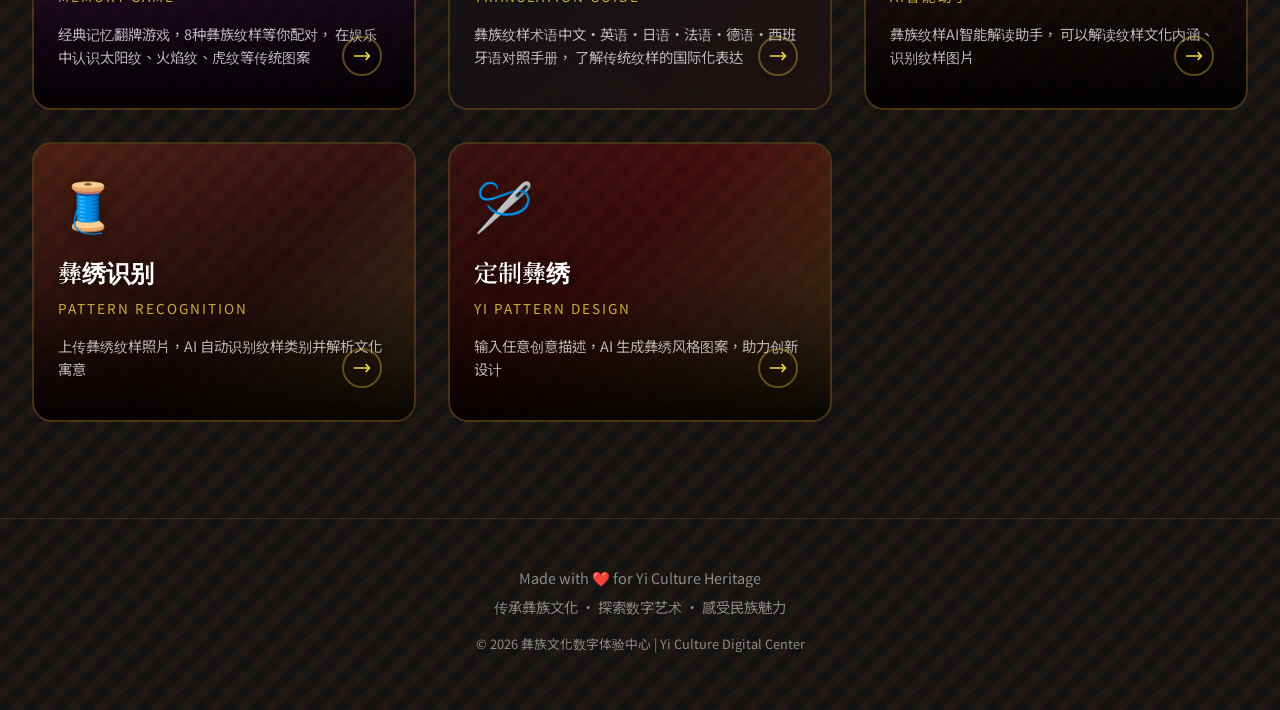
==== commit ad5d2aeb: "Add yi-pattern-design UI framework Co-Authored-By: Aime <aime@bytedance.com> Change-Id: Ic583d91b9e2" ====
--- a/index.html
+++ b/index.html
@@ -354,6 +354,9 @@
         .card-7 .card-bg {
             background: linear-gradient(135deg, #a83f1c 0%, #5b120f 55%, #d4af37 100%);
         }
+        .card-8 .card-bg {
+            background: linear-gradient(135deg, #5f0d0d 0%, #8b0000 42%, #d4af37 100%);
+        }
 
         .card-content {
             position: relative;
@@ -520,6 +523,7 @@
         .project-card:nth-child(5) { animation-delay: 0.5s; }
         .project-card:nth-child(6) { animation-delay: 0.6s; }
         .project-card:nth-child(7) { animation-delay: 0.7s; }
+        .project-card:nth-child(8) { animation-delay: 0.8s; }
 
         @keyframes cardFadeIn {
             from {
@@ -724,6 +728,26 @@
                         </div>
                     </div>
                 </a>
+
+                <!-- 项目8: 定制彝绣 -->
+                <a href="./yi-pattern-design/index.html" class="project-card card-8">
+                    <div class="card-bg"></div>
+                    <div class="card-content">
+                        <div>
+                            <div class="card-icon">🪡</div>
+                            <h3 class="card-title">定制彝绣</h3>
+                            <p class="card-subtitle">YI PATTERN DESIGN</p>
+                            <p class="card-desc">
+                                输入任意创意描述，AI 生成彝绣风格图案，助力创新设计
+                            </p>
+                        </div>
+                        <div class="card-arrow">
+                            <svg xmlns="http://www.w3.org/2000/svg" fill="none" viewBox="0 0 24 24" stroke="currentColor">
+                                <path stroke-linecap="round" stroke-linejoin="round" stroke-width="2" d="M17 8l4 4m0 0l-4 4m4-4H3" />
+                            </svg>
+                        </div>
+                    </div>
+                </a>
             </div>
         </section>
 
